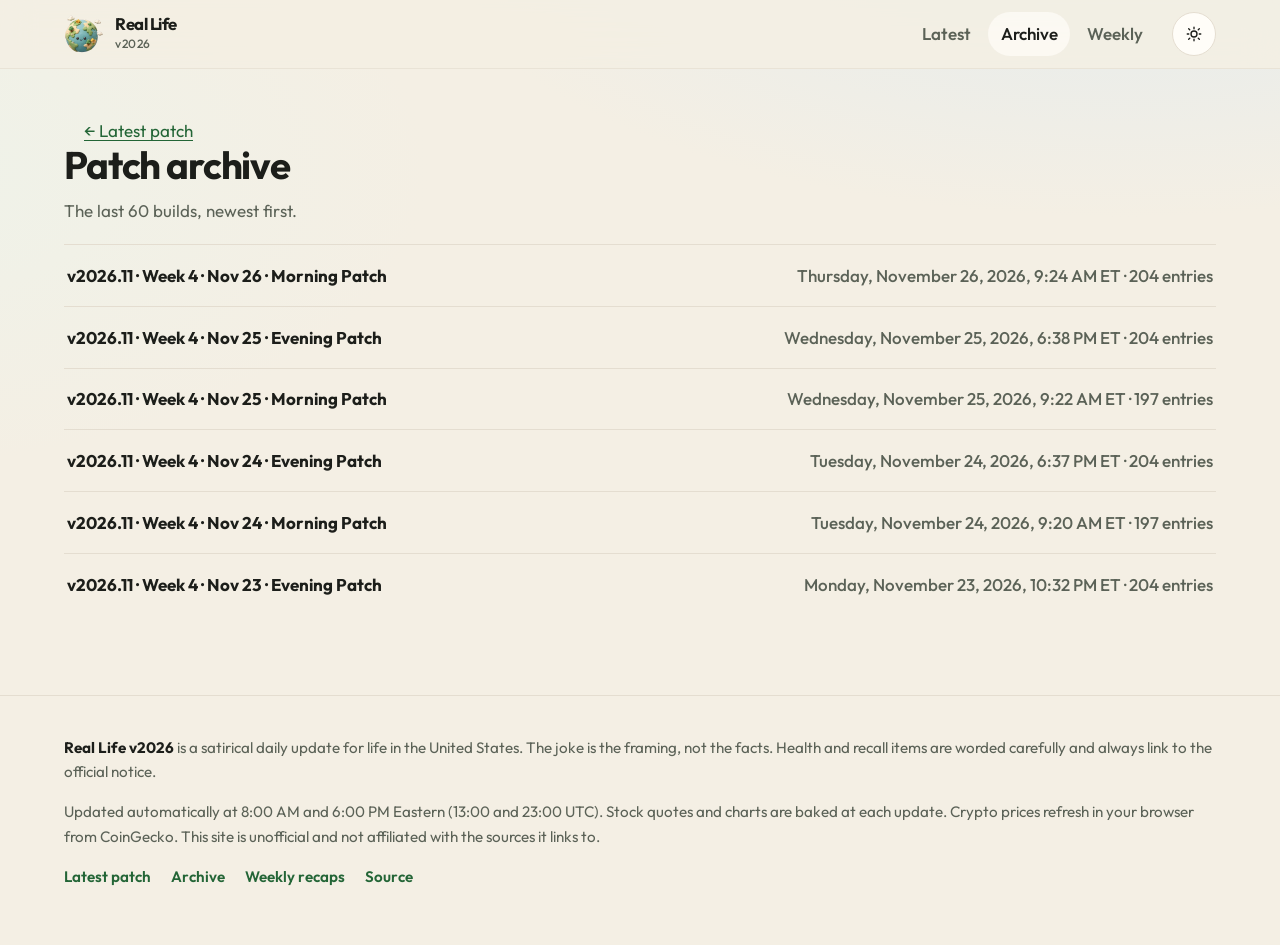
==== site/archive/index.html @ acfdd9d3 "chore: refresh patch notes 2026-11-26T14:25Z" ====
<!DOCTYPE html>
<html lang="en">
<head>
  <meta charset="utf-8">
  <meta name="viewport" content="width=device-width, initial-scale=1">
  <title>Archive — Real Life v2026</title>
  <meta name="description" content="Browse past daily updates.">
  <meta name="robots" content="index,follow">
  <link rel="canonical" href="https://theroundtable-byte.github.io/real-life-v2026/archive/">
  <meta property="og:type" content="website">
  <meta property="og:site_name" content="Real Life v2026">
  <meta property="og:title" content="Archive — Real Life v2026">
  <meta property="og:description" content="Browse past daily updates.">
  <meta property="og:url" content="https://theroundtable-byte.github.io/real-life-v2026/archive/">
  <meta name="twitter:card" content="summary">
  <meta name="twitter:title" content="Archive — Real Life v2026">
  <meta name="twitter:description" content="Browse past daily updates.">
  <meta name="theme-color" content="#f4efe4">
  <link rel="icon" id="favicon" href="../assets/favicon.svg" type="image/svg+xml">
  <link rel="preconnect" href="https://fonts.googleapis.com">
  <link rel="preconnect" href="https://fonts.gstatic.com" crossorigin>
  <link href="https://fonts.googleapis.com/css2?family=Outfit:wght@300..800&display=swap" rel="stylesheet">
  <link rel="stylesheet" href="../assets/style.css">
  <script>
    (function () {
      try {
        var t = localStorage.getItem("rlv2026:theme");
        if (!t && window.matchMedia && matchMedia("(prefers-color-scheme: dark)").matches) t = "night";
        if (t === "night") document.documentElement.setAttribute("data-theme", "night");
      } catch (e) {}
    })();
  </script>
  <script type="application/ld+json">
  {"@context": "https://schema.org", "@type": "WebSite", "name": "Real Life v2026", "url": "https://theroundtable-byte.github.io/real-life-v2026/", "description": "A satirical daily update for real life in the United States. Every item is based on a real, linked source.", "inLanguage": "en-US"}
  </script>
</head>
<body>
  <a class="skip" href="#main">Skip to today's update</a>
  <header class="nav">
    <div class="nav-inner">
      <a class="brand" href="../index.html">
        <img class="brand-day" src="../assets/sprites/world-nav.webp" alt="" width="40" height="40">
        <img class="brand-night" src="../assets/sprites/world-nav-night.webp" alt="" width="40" height="40">
        <span><strong>Real Life</strong><em>v2026</em></span>
      </a>
      <nav class="nav-links">
        <a href="../index.html">Latest</a>
        <a href="../archive/index.html" aria-current="page">Archive</a>
        <a href="../weekly/index.html">Weekly</a>
      </nav>
      <button type="button" class="theme-toggle" id="theme-toggle" aria-label="Switch to dark mode" aria-pressed="false">
        <svg class="icon-sun" viewBox="0 0 24 24" aria-hidden="true"><circle cx="12" cy="12" r="4"/><path d="M12 3v2M12 19v2M4.9 4.9l1.4 1.4M17.7 17.7l1.4 1.4M3 12h2M19 12h2M4.9 19.1l1.4-1.4M17.7 6.3l1.4-1.4"/></svg>
        <svg class="icon-moon" viewBox="0 0 24 24" aria-hidden="true"><path d="M20 13.5A8 8 0 1 1 10.5 4 6.4 6.4 0 0 0 20 13.5z"/></svg>
      </button>
    </div>
    
  </header>
  
  <main id="main">
    <section class="page-hero">
      <p class="crumb"><a href="../index.html">← Latest patch</a></p>
      <h1>Patch archive</h1>
      <p class="intro">The last 60 builds, newest first.</p>
    </section>
    <ol class="archive-list"><li><a href="2026-11-26-morning.html"><strong>v2026.11 · Week 4 · Nov 26 · Morning Patch</strong><span>Thursday, November 26, 2026, 9:24 AM ET · 204 entries</span></a></li><li><a href="2026-11-25-evening.html"><strong>v2026.11 · Week 4 · Nov 25 · Evening Patch</strong><span>Wednesday, November 25, 2026, 6:38 PM ET · 204 entries</span></a></li><li><a href="2026-11-25-morning.html"><strong>v2026.11 · Week 4 · Nov 25 · Morning Patch</strong><span>Wednesday, November 25, 2026, 9:22 AM ET · 197 entries</span></a></li><li><a href="2026-11-24-evening.html"><strong>v2026.11 · Week 4 · Nov 24 · Evening Patch</strong><span>Tuesday, November 24, 2026, 6:37 PM ET · 204 entries</span></a></li><li><a href="2026-11-24-morning.html"><strong>v2026.11 · Week 4 · Nov 24 · Morning Patch</strong><span>Tuesday, November 24, 2026, 9:20 AM ET · 197 entries</span></a></li><li><a href="2026-11-23-evening.html"><strong>v2026.11 · Week 4 · Nov 23 · Evening Patch</strong><span>Monday, November 23, 2026, 10:32 PM ET · 204 entries</span></a></li></ol>
  </main>

  <footer class="site-foot">
    <div class="wrap">
      <p><strong>Real Life v2026</strong> is a satirical daily update for life in the United States. The joke is the framing, not the facts. Health and recall items are worded carefully and always link to the official notice.</p>
      <p>Updated automatically at 8:00 AM and 6:00 PM Eastern (13:00 and 23:00 UTC). Stock quotes and charts are baked at each update. Crypto prices refresh in your browser from CoinGecko. This site is unofficial and not affiliated with the sources it links to.</p>
      <nav>
        <a href="../index.html">Latest patch</a>
        <a href="../archive/index.html">Archive</a>
        <a href="../weekly/index.html">Weekly recaps</a>
        <a href="https://github.com/theroundtable-byte/real-life-v2026">Source</a>
      </nav>
    </div>
  </footer>
  <script src="../assets/app.js" defer></script>
</body>
</html>
---- site/assets/style.css ----
/* Real Life v2026 — clean, playful, readable. */
:root {
  --bg: #f4efe4;
  --bg-soft: #eef3ea;
  --paper: #fffdf8;
  --ink: #1c1e1a;
  --muted: #5b6257;
  --line: #e4ddd0;
  --green: #236536;
  --green-soft: #e5f0e4;
  --gold: #8a5810;
  --gold-soft: #f7e7bf;
  --sky: #dceaf3;
  --up: #1c6b38;
  --down: #9a2f2a;
  --cta: #236536;
  --cta-ink: #fffdf8;
  --shadow: 0 16px 40px rgba(40, 36, 18, 0.08);
  --shadow-hover: 0 22px 50px rgba(40, 36, 18, 0.12);
  --radius: 28px;
  --radius-sm: 16px;
  --nav-h: 4.25rem;
  --font: "Outfit", system-ui, sans-serif;
  --max: 72rem;
  --ease: cubic-bezier(.22, 1, .36, 1);
  color-scheme: light;
}
html[data-theme="night"] {
  --bg: #171814;
  --bg-soft: #1c201b;
  --paper: #22241f;
  --ink: #f1efe8;
  --muted: #b3b8ad;
  --line: #34372f;
  --green: #9dcc92;
  --green-soft: #2a3528;
  --gold: #e3c36a;
  --gold-soft: #3a3320;
  --sky: #243038;
  --up: #8fd49a;
  --down: #f0a29a;
  --cta: #9dcc92;
  --cta-ink: #162016;
  --shadow: 0 16px 40px rgba(0, 0, 0, 0.28);
  --shadow-hover: 0 22px 50px rgba(0, 0, 0, 0.38);
  color-scheme: dark;
}

*, *::before, *::after { box-sizing: border-box; }
html { scroll-behavior: smooth; }
html, body { margin: 0; padding: 0; }
body {
  font-family: var(--font);
  font-size: 1.0625rem;
  line-height: 1.6;
  color: var(--ink);
  background:
    radial-gradient(1200px 520px at 88% -10%, color-mix(in srgb, var(--sky) 70%, transparent), transparent 60%),
    radial-gradient(900px 480px at -10% 18%, color-mix(in srgb, var(--bg-soft) 90%, transparent), transparent 62%),
    var(--bg);
  min-height: 100%;
  -webkit-font-smoothing: antialiased;
}
img { max-width: 100%; height: auto; display: block; }
a { color: var(--green); text-underline-offset: 0.15em; }
a:hover { color: var(--ink); }
button, input { font: inherit; }
h1, h2, h3 { line-height: 1.12; letter-spacing: -0.03em; font-weight: 700; margin: 0; }
p { margin: 0; }

.sr, .skip { position: absolute; width: 1px; height: 1px; overflow: hidden; clip: rect(0 0 0 0); }
.skip:focus {
  position: fixed; left: 1rem; top: 1rem; z-index: 80;
  width: auto; height: auto; clip: auto; overflow: visible;
  background: var(--paper); color: var(--ink);
  padding: 0.7rem 1rem; border-radius: 999px; text-decoration: none;
  box-shadow: var(--shadow);
}

.wrap { width: min(var(--max), calc(100% - 2.5rem)); margin-inline: auto; }

/* —— Nav —— */
.nav {
  position: sticky; top: 0; z-index: 40;
  background: color-mix(in srgb, var(--bg) 86%, transparent);
  backdrop-filter: blur(16px) saturate(1.2);
  -webkit-backdrop-filter: blur(16px) saturate(1.2);
  border-bottom: 1px solid color-mix(in srgb, var(--line) 70%, transparent);
}
.nav-inner {
  width: min(var(--max), calc(100% - 2.5rem));
  margin-inline: auto;
  min-height: var(--nav-h);
  display: flex; align-items: center; gap: 1rem;
}
.brand {
  display: flex; align-items: center; gap: 0.7rem;
  text-decoration: none; color: var(--ink); flex: 0 0 auto;
}
.brand { position: relative; }
.brand img { width: 40px; height: 40px; }
.brand-night { position: absolute; left: 0; top: 50%; transform: translateY(-50%); opacity: 0; pointer-events: none; }
html[data-theme="night"] .brand-night { opacity: 1; }
html[data-theme="night"] .brand-day { opacity: 0; }
.brand strong { display: block; font-size: 1.05rem; font-weight: 700; letter-spacing: -0.03em; line-height: 1.1; }
.brand em { display: block; font-style: normal; font-weight: 500; font-size: 0.75rem; color: var(--muted); letter-spacing: 0.04em; }
.nav-links { display: flex; gap: 0.25rem; margin-left: auto; }
.nav-links a {
  color: var(--muted); text-decoration: none;
  padding: 0.5rem 0.8rem; border-radius: 999px; font-weight: 550;
}
.nav-links a:hover, .nav-links a[aria-current="page"] { color: var(--ink); background: color-mix(in srgb, var(--paper) 70%, transparent); }
.theme-toggle {
  width: 44px; height: 44px; border: 1px solid var(--line);
  border-radius: 999px; background: var(--paper); color: var(--ink);
  display: grid; place-items: center; cursor: pointer;
  transition: transform 0.15s var(--ease), background 0.2s;
}
.theme-toggle:hover { transform: translateY(-1px); }
.theme-toggle:active { transform: translateY(1px) scale(0.97); }
.theme-toggle svg { width: 18px; height: 18px; fill: none; stroke: currentColor; stroke-width: 1.8; stroke-linecap: round; stroke-linejoin: round; }
.theme-toggle .icon-moon { display: none; }
html[data-theme="night"] .theme-toggle .icon-sun { display: none; }
html[data-theme="night"] .theme-toggle .icon-moon { display: block; }

.filters {
  width: min(var(--max), calc(100% - 2.5rem));
  margin: 0 auto;
  display: flex; gap: 0.45rem; overflow-x: auto;
  padding: 0 0 0.85rem;
  scrollbar-width: none;
}
.filters::-webkit-scrollbar { display: none; }
.chip {
  flex: 0 0 auto;
  min-height: 44px;
  padding: 0 1rem;
  border: 1px solid var(--line);
  border-radius: 999px;
  background: transparent;
  color: var(--muted);
  font-weight: 550;
  cursor: pointer;
  transition: background 0.2s, color 0.2s, border-color 0.2s, transform 0.15s var(--ease);
}
.chip:hover { color: var(--ink); border-color: color-mix(in srgb, var(--ink) 25%, var(--line)); }
.chip:active { transform: scale(0.97); }
.chip.is-on {
  background: var(--ink);
  border-color: var(--ink);
  color: var(--bg);
}

/* —— Hero —— */
.hero {
  width: min(var(--max), calc(100% - 2.5rem));
  margin: 0 auto;
  padding: 4.5rem 0 3.5rem;
  display: grid;
  grid-template-columns: 1.15fr 0.85fr;
  gap: 3rem;
  align-items: center;
  min-height: min(72vh, 40rem);
}
.eyebrow {
  font-size: 0.8rem; font-weight: 650; letter-spacing: 0.14em;
  text-transform: uppercase; color: var(--green); margin-bottom: 0.85rem;
}
.hero-ed {
  font-size: clamp(1.02rem, 1.8vw, 1.25rem);
  font-weight: 600;
  color: var(--muted);
  letter-spacing: -0.02em;
  margin-bottom: 0.35rem;
}
.hero-ver {
  font-size: clamp(2.15rem, 4.6vw, 4.15rem);
  font-weight: 750;
  letter-spacing: -0.045em;
  text-wrap: balance;
}
.hero-tag {
  margin-top: 1.15rem; font-size: 1.2rem; color: var(--muted);
  max-width: 34rem; text-wrap: pretty;
}
.hero-when { margin-top: 0.7rem; color: var(--muted); font-size: 0.95rem; }
.cta {
  display: inline-flex; align-items: center; justify-content: center;
  margin-top: 1.8rem; min-height: 52px; padding: 0 1.5rem;
  background: var(--cta); color: var(--cta-ink);
  text-decoration: none; font-weight: 700; letter-spacing: -0.01em;
  border-radius: 999px; border: 0;
  box-shadow: 0 8px 20px color-mix(in srgb, var(--cta) 28%, transparent);
  transition: transform 0.18s var(--ease), box-shadow 0.18s var(--ease);
}
.cta:hover { color: var(--cta-ink); transform: translateY(-2px); box-shadow: 0 14px 28px color-mix(in srgb, var(--cta) 32%, transparent); }
.cta:active { transform: translateY(1px) scale(0.98); }
.hero-art {
  display: flex; justify-content: center; align-items: flex-end;
  perspective: 720px;
  transform: translateY(var(--py, 0px));
  will-change: transform;
}
.world-motion {
  position: relative;
  width: min(22rem, 100%);
  aspect-ratio: 1;
  filter: drop-shadow(0 18px 24px rgba(40, 36, 18, 0.12));
  transform: rotateX(var(--tilt-x, 0deg)) rotateY(var(--tilt-y, 0deg));
  transition: transform 0.2s ease-out;
  transform-style: preserve-3d;
  animation: world-bob 4.8s ease-in-out infinite;
  will-change: transform, translate;
}
@keyframes world-bob {
  0%, 100% { translate: 0 0; }
  50% { translate: 0 -10px; }
}
.mascot {
  width: 100%;
  height: auto;
  display: block;
}
.world-night {
  position: absolute;
  inset: 0;
  width: 100%;
  height: 100%;
  object-fit: contain;
  opacity: 0;
  pointer-events: none;
  transition: opacity 0.4s ease;
}
html[data-theme="night"] .world-night { opacity: 1; }
html[data-theme="night"] .world-day { opacity: 0; }
.world-lid {
  position: absolute;
  top: 53.6%;
  width: 8%;
  height: 3.6%;
  border-radius: 999px;
  background: #6eb9c8;
  transform: translate(-50%, -50%) scaleY(0);
  transform-origin: 50% 50%;
  pointer-events: none;
  animation: world-blink 6s ease-in-out 2s infinite;
}
html[data-theme="night"] .world-lid { background: #3e6f86; }
.lid-l { left: 42.4%; }
.lid-r { left: 57.2%; }
@keyframes world-blink {
  0%, 7%, 11%, 100% { transform: translate(-50%, -50%) scaleY(0); }
  9% { transform: translate(-50%, -50%) scaleY(1); }
}
.fresh-flag {
  display: inline-block;
  margin: 0 0 1rem;
  padding: 0.25rem 0.7rem;
  border-radius: 999px;
  background: var(--gold-soft);
  color: var(--gold);
  font-size: 0.8rem;
  font-weight: 650;
}

#latest, #main, #status, #weekly, #history, .sec-card {
  scroll-margin-top: 8.75rem;
}

/* —— Patch —— */
main { padding-bottom: 5rem; }
.page-block { width: min(var(--max), calc(100% - 2.5rem)); margin: 0 auto 1.25rem; }
.patch-post { padding-top: 1rem; }
.patch-head { margin: 0 auto 1.75rem; width: min(var(--max), calc(100% - 2.5rem)); }
.patch-head .kicker { font-size: 0.8rem; font-weight: 650; letter-spacing: 0.14em; text-transform: uppercase; color: var(--green); margin-bottom: 0.55rem; }
.patch-head h1, .patch-head h2 { font-size: clamp(1.8rem, 3.2vw, 2.8rem); }
.patch-head .when, .patch-head .intro, .patch-head .lede { margin-top: 0.7rem; color: var(--muted); max-width: 40rem; }
.search-row { width: min(var(--max), calc(100% - 2.5rem)); margin: 0 auto 1.5rem; }
.search input {
  width: 100%; max-width: 28rem;
  min-height: 48px; padding: 0 1rem;
  border: 1px solid var(--line); border-radius: 999px;
  background: var(--paper); color: var(--ink);
  outline: none;
}
.search input:focus { border-color: var(--green); box-shadow: 0 0 0 3px color-mix(in srgb, var(--green) 22%, transparent); }
.empty { width: min(var(--max), calc(100% - 2.5rem)); margin: 0 auto 2rem; color: var(--muted); }

.sec-card {
  width: min(var(--max), calc(100% - 2.5rem));
  margin: 0 auto 1.25rem;
  background: var(--paper);
  border: 1px solid var(--line);
  border-radius: var(--radius);
  padding: 1.75rem 1.75rem 1.4rem;
  box-shadow: var(--shadow);
  transform: translateY(0) rotate(0deg);
  transform-origin: center;
  transition: transform 0.35s var(--ease), box-shadow 0.35s var(--ease);
}
.sec-card:hover { transform: translateY(-6px); box-shadow: var(--shadow-hover); }
.sec-card:active { transform: translateY(-1px) scale(0.995); }
.sec-card.is-open:hover { transform: translateY(-3px); }
.sec-top {
  display: flex; align-items: center; gap: 1rem;
  margin-bottom: 1.1rem;
}
.sec-sprite { width: 72px; height: 72px; flex: 0 0 auto; }
.sec-top h2 { font-size: clamp(1.55rem, 2.4vw, 2rem); }
.sec-count { color: var(--muted); font-size: 0.92rem; margin-top: 0.15rem; }

.log { list-style: none; margin: 0; padding: 0; }
.entry {
  padding: 0.95rem 0;
  border-top: 1px solid var(--line);
}
.entry:first-child { border-top: 0; }
.entry-body > a {
  color: var(--ink); text-decoration: none;
  font-weight: 600; letter-spacing: -0.015em;
  font-size: 1.12rem; line-height: 1.35;
  display: inline-block; text-wrap: pretty;
}
.entry-body > a:hover { color: var(--green); text-decoration: underline; }
.entry .meta {
  display: flex; flex-wrap: wrap; align-items: center; gap: 0.45rem 0.7rem;
  margin-top: 0.4rem; color: var(--muted); font-size: 0.88rem;
}
.pill {
  display: inline-flex; align-items: center;
  padding: 0.1rem 0.5rem; border-radius: 999px;
  background: var(--green-soft); color: var(--green);
  font-weight: 600; font-size: 0.75rem;
}
.share-group { display: inline-flex; gap: 0.3rem; margin-left: 0.15rem; }
.share, .share-x {
  display: inline-flex; align-items: center; justify-content: center;
  min-height: 36px; min-width: 44px; padding: 0 0.7rem;
  border-radius: 999px; border: 1px solid var(--line);
  background: transparent; color: var(--muted);
  text-decoration: none; cursor: pointer; font-weight: 600; font-size: 0.85rem;
  transition: transform 0.15s var(--ease), background 0.15s, color 0.15s;
}
.share:hover, .share-x:hover { color: var(--ink); background: var(--bg); }
.share:active, .share-x:active { transform: scale(0.96); }
.share.is-copied { background: var(--green-soft); color: var(--green); border-color: transparent; }

.key-legend {
  margin: 0 0 1.25rem;
  padding: 0.9rem 1.05rem;
  border-radius: 16px;
  background: var(--bg-soft);
  color: var(--muted);
  font-size: 0.92rem;
  line-height: 1.5;
}
.key-legend-label {
  display: block;
  font-weight: 700;
  color: var(--ink);
  margin-bottom: 0.2rem;
  font-size: 0.75rem;
  letter-spacing: 0.08em;
  text-transform: uppercase;
}
.key-legend span[title] {
  font-weight: 650;
  color: var(--ink);
  cursor: help;
  border-bottom: 1px dotted color-mix(in srgb, var(--muted) 55%, transparent);
}
.entry.is-lead {
  display: grid;
  grid-template-columns: 11rem minmax(0, 1fr);
  gap: 0.85rem 1.1rem;
  align-items: start;
}
.entry-body { min-width: 0; }
.entry-thumb {
  display: block;
  border-radius: 16px;
  overflow: hidden;
  background: var(--bg-soft);
  aspect-ratio: 16 / 10;
  border: 1px solid var(--line);
}
.entry-thumb img {
  width: 100%;
  height: 100%;
  object-fit: cover;
  display: block;
}
.entry-thumb.is-fallback {
  display: grid;
  place-items: center;
  background: color-mix(in srgb, var(--green-soft) 80%, var(--paper));
}
.entry-thumb.is-fallback img {
  width: 72px;
  height: 72px;
  object-fit: contain;
}
.photo-credit { font-size: 0.8rem; }
@media (max-width: 600px) {
  .entry.is-lead { grid-template-columns: 1fr; }
  .entry-thumb { width: 100%; max-height: 13rem; }
}
[data-theme="night"] .entry-thumb.is-fallback {
  background: color-mix(in srgb, var(--green-soft) 50%, var(--paper));
}

.sec-card:not(.is-open) .is-extra { display: none; }
.expand, .more {
  display: inline-flex; align-items: center; justify-content: center;
  margin-top: 0.6rem; min-height: 44px; padding: 0 1rem;
  border: 1px solid var(--line); border-radius: 999px;
  background: transparent; color: var(--ink);
  font-weight: 650; cursor: pointer;
  transition: transform 0.15s var(--ease), background 0.15s;
}
.expand:hover, .more:hover { background: var(--bg); }
.expand:active, .more:active { transform: scale(0.97); }
.more-wrap { width: min(var(--max), calc(100% - 2.5rem)); margin: 0.5rem auto 2.5rem; }
.full-log { margin-top: 1rem; }
.full-h { width: min(var(--max), calc(100% - 2.5rem)); margin: 2rem auto 1rem; font-size: clamp(1.6rem, 3vw, 2.2rem); }

/* —— Status / weekly / history —— */
.status-grid {
  width: min(var(--max), calc(100% - 2.5rem));
  margin: 1.25rem auto 1.25rem;
  display: grid; grid-template-columns: 1fr; gap: 1.25rem;
}
.status-grid .sec-card,
.weekly-block .sec-card,
.full-log .sec-card,
.history .archive-list,
.weekly .sec-card { width: 100%; }
.status-card { margin: 0; }
.weekly-block { width: min(var(--max), calc(100% - 2.5rem)); margin: 3rem auto 0; }
.weekly-block .eyebrow { margin-bottom: 0.4rem; }
.weekly-block > h2 { margin-bottom: 0.5rem; }
.weekly-block > .lede { color: var(--muted); margin-bottom: 1.25rem; max-width: 40rem; }
.weekly-block > .src { margin: 0.5rem 0 0; }

.status-card .sec-top { margin-bottom: 0.4rem; }
.quotes, .crypto { display: flex; flex-wrap: wrap; gap: 0.5rem; margin-top: 0.9rem; }
.quote, .coin {
  display: inline-flex; align-items: baseline; gap: 0.4rem;
  padding: 0.45rem 0.7rem; border-radius: 999px;
  background: var(--bg); border: 1px solid var(--line);
  font-weight: 650; font-size: 0.92rem;
}
.quote b, .coin b { font-weight: 700; }
.quote.up, .coin.up { color: var(--up); }
.quote.down, .coin.down { color: var(--down); }
.ticker-status { color: var(--muted); font-size: 0.9rem; }
.mkt-unavailable { margin: 0.7rem 0 0; color: var(--muted); font-size: 0.9rem; }
.world-stats { display: grid; grid-template-columns: repeat(3, minmax(0, 1fr)); gap: 0.85rem; margin-top: 0.9rem; }
.ws-item { display: flex; flex-direction: column; gap: 0.15rem; }
.ws-item b { font-size: 0.78rem; letter-spacing: 0.08em; text-transform: uppercase; color: var(--muted); font-weight: 650; }
.ws-item span, .ws-item { font-size: 1.05rem; font-weight: 600; }
.status-dot {
  display: inline-block; width: 0.55rem; height: 0.55rem; border-radius: 50%;
  background: var(--up); margin-right: 0.35rem; box-shadow: 0 0 0 4px color-mix(in srgb, var(--up) 20%, transparent);
}

.weekly, .history, .page-hero {
  width: min(var(--max), calc(100% - 2.5rem));
  margin: 3rem auto 0;
}
.weekly, .history-box {
  background: var(--paper); border: 1px solid var(--line);
  border-radius: var(--radius); padding: 1.75rem;
  box-shadow: var(--shadow);
}
.weekly h2, .history h2, .page-hero h1 { font-size: clamp(1.7rem, 3vw, 2.4rem); margin-bottom: 0.6rem; }
.weekly .lede, .page-hero .intro { color: var(--muted); margin-bottom: 1rem; max-width: 40rem; }
.weekly .src, .history .src { margin-top: 1rem; }
.prose { max-width: 42rem; }
.prose p { margin: 0.8rem 0; }
.prose a { font-weight: 600; }
.crumb { width: min(var(--max), calc(100% - 2.5rem)); margin: 1.5rem auto 0; color: var(--muted); }
.archive-list { list-style: none; margin: 1.25rem auto 0; padding: 0; width: min(var(--max), calc(100% - 2.5rem)); }
.archive-list li { border-top: 1px solid var(--line); }
.archive-list a {
  display: flex; justify-content: space-between; gap: 1rem; flex-wrap: wrap;
  padding: 1.05rem 0.2rem; text-decoration: none; color: var(--ink); font-weight: 650;
}
.archive-list a span { color: var(--muted); font-weight: 500; }
.archive-list a:hover { color: var(--green); }
.history-item { border-top: 1px solid var(--line); padding: 0.2rem 0; }
.history-item:first-of-type { border-top: 0; }
.history-item summary {
  cursor: pointer; list-style: none; display: flex; justify-content: space-between; gap: 1rem; flex-wrap: wrap;
  padding: 0.95rem 0; font-size: 1.05rem;
}
.history-item summary::-webkit-details-marker { display: none; }
.history-item summary span { color: var(--muted); font-weight: 500; }
.history-body { padding: 0 0 1rem; color: var(--muted); }

.extras { width: min(var(--max), calc(100% - 2.5rem)); margin: 1.5rem auto 0; }
.extras summary { cursor: pointer; font-weight: 650; padding: 0.6rem 0; }
.trends, .anime-extra { margin-top: 1rem; }
.trend-row { display: flex; flex-wrap: wrap; gap: 0.4rem; margin-top: 0.5rem; }
.trend {
  display: inline-flex; padding: 0.35rem 0.7rem; border-radius: 999px;
  background: var(--paper); border: 1px solid var(--line);
  text-decoration: none; color: var(--ink); font-weight: 550; font-size: 0.9rem;
}
.boards { display: grid; grid-template-columns: 1fr 1fr; gap: 1.25rem; margin-top: 1rem; }
.board h3, .watchlist h3, .trends h3 { font-size: 1.1rem; margin-bottom: 0.4rem; }
.board ol { margin: 0; padding-left: 1.1rem; }
.board li { margin: 0.35rem 0; }
.board small { color: var(--muted); }

.site-foot {
  border-top: 1px solid var(--line);
  padding: 2.5rem 0 3.5rem;
  color: var(--muted); font-size: 0.95rem;
}
.site-foot .wrap { display: grid; gap: 1rem; }
.site-foot strong { color: var(--ink); }
.site-foot nav { display: flex; flex-wrap: wrap; gap: 0.8rem 1.25rem; }
.site-foot a { font-weight: 600; text-decoration: none; }
.site-foot a:hover { text-decoration: underline; }


/* —— Markets board —— */
.markets-panel {
  width: min(var(--max), calc(100% - 2.5rem));
  margin: 3rem auto 1.25rem;
  background: var(--paper);
  border: 1px solid var(--line);
  border-radius: var(--radius);
  padding: 1.6rem 1.5rem 1.7rem;
  box-shadow: var(--shadow);
  overflow-x: hidden;
}
.markets-head {
  display: flex; flex-wrap: wrap; align-items: center; gap: 0.9rem 1.1rem;
  margin-bottom: 1rem;
}
.markets-titles { flex: 1 1 12rem; min-width: 0; }
.markets-titles h2 { font-size: clamp(1.6rem, 3vw, 2.15rem); }
.markets-head .sec-sprite { width: 64px; height: 64px; }
.mkt-highlights { display: flex; flex-wrap: wrap; gap: 0.45rem; }
.mkt-badge, .mkt-ribbon {
  display: inline-flex; align-items: center;
  padding: 0.28rem 0.7rem; border-radius: 999px;
  font-size: 0.78rem; font-weight: 700; letter-spacing: 0.01em;
}
.mkt-badge.is-buff, .mkt-ribbon.is-buff { background: var(--green-soft); color: var(--up); }
.mkt-badge.is-nerf, .mkt-ribbon.is-nerf { background: color-mix(in srgb, var(--down) 16%, var(--paper)); color: var(--down); }

.mkt-ticker { margin: 0.2rem -0.2rem 1rem; }
.mkt-ticker-viewport { overflow: hidden; width: 100%; }
.mkt-ticker-track {
  display: flex; width: max-content;
  animation: mkt-ticker calc(var(--tick-count, 22) * 3.1s) linear infinite;
}
.mkt-ticker:hover .mkt-ticker-track,
.mkt-ticker:focus-within .mkt-ticker-track,
.mkt-ticker.is-paused .mkt-ticker-track { animation-play-state: paused; }
.mkt-ticker-set { display: flex; align-items: center; gap: 0.55rem; padding: 0.15rem 0.8rem; }
.mkt-tick {
  display: inline-flex; align-items: baseline; gap: 0.4rem; flex: 0 0 auto;
  padding: 0.42rem 0.75rem; border-radius: 999px;
  background: var(--bg); border: 1px solid var(--line);
  text-decoration: none; color: inherit; font-weight: 650; font-size: 0.92rem;
  white-space: nowrap;
}
.mkt-tick:hover { border-color: color-mix(in srgb, var(--ink) 18%, var(--line)); }
.mkt-tick.up, .mkt-card.up .mkt-ch { color: var(--up); }
.mkt-tick.down, .mkt-card.down .mkt-ch { color: var(--down); }
.mkt-tick b { font-weight: 750; color: var(--ink); }
.mkt-px { font-variant-numeric: tabular-nums; }
.mkt-ch { font-variant-numeric: tabular-nums; font-weight: 700; }
@keyframes mkt-ticker {
  from { transform: translateX(0); }
  to { transform: translateX(-50%); }
}

.mkt-block {
  margin-top: 0.35rem;
  padding-top: 1.05rem;
}
.mkt-block + .mkt-block {
  margin-top: 1.35rem;
  padding-top: 1.35rem;
  border-top: 1px solid var(--line);
}
.mkt-block-head {
  display: flex; flex-wrap: wrap; align-items: flex-end; justify-content: space-between;
  gap: 0.6rem 1rem; margin-bottom: 0.75rem;
}
.mkt-block-head h3 { font-size: clamp(1.2rem, 2.2vw, 1.55rem); }
.mkt-indexes {
  display: flex; flex-wrap: wrap; gap: 0.5rem; margin: 0 0 0.85rem;
}
.mkt-index {
  display: inline-flex; align-items: baseline; gap: 0.4rem; flex: 1 1 10rem;
  padding: 0.55rem 0.8rem; border-radius: 16px;
  background: var(--bg); border: 1px solid var(--line);
  text-decoration: none; color: inherit; font-weight: 650; font-size: 0.92rem;
  min-width: 0; white-space: nowrap;
}
.mkt-index b { font-weight: 750; color: var(--ink); }
.mkt-index.up .mkt-ch { color: var(--up); }
.mkt-index.down .mkt-ch { color: var(--down); }

.mkt-grid {
  display: grid;
  grid-template-columns: repeat(5, minmax(0, 1fr));
  gap: 0.75rem;
}
.mkt-card {
  position: relative; display: flex; flex-direction: column; align-items: stretch;
  gap: 0.2rem; text-align: left;
  margin: 0; padding: 0.85rem 0.85rem 0.7rem;
  border: 1px solid var(--line); border-radius: 18px;
  background: var(--bg); color: inherit; cursor: pointer; text-decoration: none;
  min-width: 0; overflow: hidden;
  transition: border-color 0.15s, box-shadow 0.15s, transform 0.15s var(--ease);
}
.mkt-card:hover, .mkt-card.is-on {
  border-color: color-mix(in srgb, var(--green) 45%, var(--line));
  box-shadow: var(--shadow);
}
.mkt-card.is-on { background: var(--paper); }
.mkt-card.is-buff { box-shadow: inset 0 0 0 1px color-mix(in srgb, var(--up) 45%, transparent); }
.mkt-card.is-nerf { box-shadow: inset 0 0 0 1px color-mix(in srgb, var(--down) 45%, transparent); }
.mkt-card-top { display: flex; justify-content: space-between; align-items: baseline; gap: 0.4rem; }
.mkt-card-top b { font-size: 1rem; letter-spacing: -0.02em; }
.mkt-card-name { color: var(--muted); font-size: 0.82rem; white-space: nowrap; overflow: hidden; text-overflow: ellipsis; }
.mkt-card-spark { display: block; height: 48px; margin: 0.15rem -0.15rem; }
.mkt-card-spark .spark { width: 100%; height: 100%; display: block; }
.mkt-card > .mkt-px { font-weight: 750; font-size: 1.05rem; font-variant-numeric: tabular-nums; }
.mkt-flavor { color: var(--muted); font-size: 0.78rem; line-height: 1.35; margin-top: 0.2rem; }
.mkt-card-link {
  position: absolute; right: 0.7rem; bottom: 0.55rem;
  font-size: 0.7rem; font-weight: 650; color: var(--muted); text-decoration: none;
  opacity: 0; transition: opacity 0.15s;
}
.mkt-card:hover .mkt-card-link, .mkt-card:focus-within .mkt-card-link { opacity: 1; }
.mkt-ribbon {
  position: static; align-self: flex-start;
  margin: 0.15rem 0 0.05rem;
  padding: 0.12rem 0.45rem; font-size: 0.65rem;
}

@media (max-width: 1100px) {
  .mkt-grid { grid-template-columns: repeat(auto-fill, minmax(10.2rem, 1fr)); }
}
@media (max-width: 860px) {
  .mkt-grid {
    display: flex; overflow-x: auto; overscroll-behavior-x: contain;
    scroll-snap-type: x mandatory; gap: 0.7rem;
    padding: 0.15rem 0 0.55rem; margin: 0 -0.2rem;
    -webkit-overflow-scrolling: touch;
  }
  .mkt-card {
    flex: 0 0 min(68vw, 15.5rem);
    scroll-snap-align: start;
  }
  .world-stats { grid-template-columns: 1fr 1fr; }
}
@media (max-width: 560px) {
  .markets-panel { width: min(var(--max), calc(100% - 1.5rem)); padding: 1.2rem 1rem 1rem; border-radius: 22px; }
  .mkt-ticker { margin-left: -0.4rem; margin-right: -0.4rem; }
  .mkt-highlights { width: 100%; }
  .mkt-index { flex: 1 1 100%; justify-content: space-between; }
  .markets-head { align-items: flex-start; }
  .mkt-card-link { opacity: 1; }
}

/* —— Motion —— */
.reveal { opacity: 0; transform: translateY(28px); }
.reveal.is-in { opacity: 1; transform: none; transition: opacity 0.7s var(--ease), transform 0.7s var(--ease); }

@media (prefers-reduced-motion: reduce) {
  html { scroll-behavior: auto; }
  .reveal, .reveal.is-in, .sec-card, .cta, .chip, .theme-toggle, .mascot, .share, .expand, .more, .hero-art, .world-motion {
    transition: none !important; transform: none !important;
  }
  .world-motion, .world-lid { animation: none !important; translate: none !important; }
  .reveal { opacity: 1; }
  .mkt-ticker-track { animation: none !important; transform: none !important; flex-wrap: wrap; width: 100%; }
  .mkt-ticker-viewport { overflow: visible; }
  .mkt-ticker-set[aria-hidden="true"] { display: none; }
  .mkt-ticker { margin-left: 0; margin-right: 0; }
  .mkt-card { transition: none !important; }
}

/* —— Responsive —— */
@media (max-width: 860px) {
  .hero { grid-template-columns: 1fr; min-height: 0; padding: 2.4rem 0 2rem; gap: 1.5rem; text-align: center; }
  .hero-tag { margin-inline: auto; }
  .hero-art { order: -1; }
  .world-motion { width: min(14.5rem, 72vw); margin-inline: auto; }
  .status-grid, .boards { grid-template-columns: 1fr; }
  .nav-links { display: none; }
  .sec-sprite { width: 60px; height: 60px; }
  .entry-body > a { font-size: 1.05rem; }
}
@media (max-width: 560px) {
  .wrap, .nav-inner, .filters, .hero, .page-block, .patch-head, .search-row,
  .sec-card, .more-wrap, .full-h, .status-grid, .markets-panel, .weekly, .weekly-block, .history, .page-hero,
  .archive-list, .extras, .crumb, .empty { width: min(var(--max), calc(100% - 1.5rem)); }
  .sec-card, .weekly, .history-box { padding: 1.25rem 1.15rem 1.1rem; border-radius: 22px; }
  .brand img { width: 34px; height: 34px; }
}
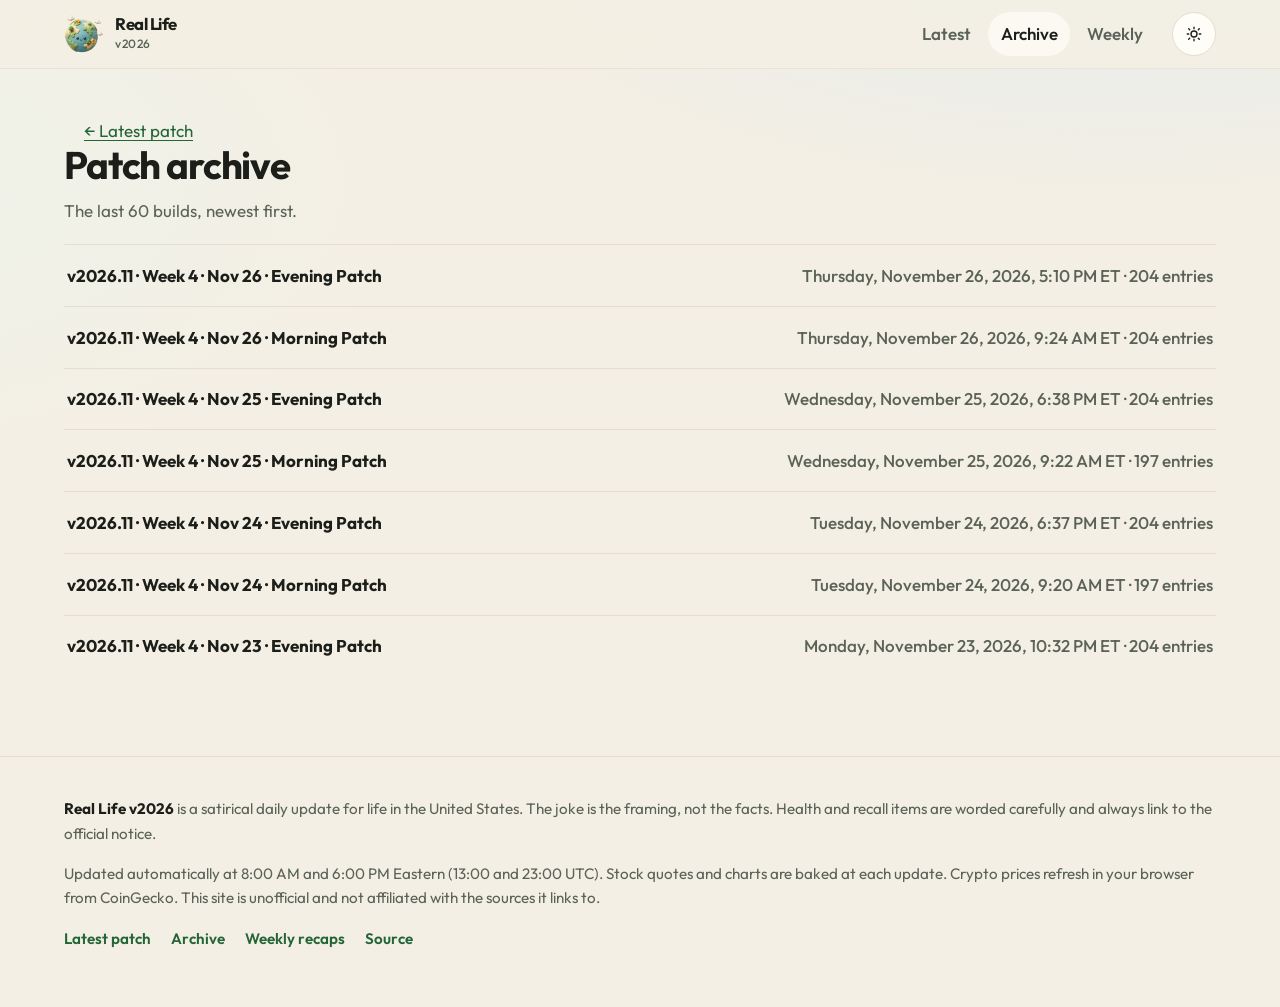
==== commit 62e1a33f: "chore: refresh patch notes 2026-11-26T22:12Z" ====
--- a/site/archive/index.html
+++ b/site/archive/index.html
@@ -62,7 +62,7 @@
       <h1>Patch archive</h1>
       <p class="intro">The last 60 builds, newest first.</p>
     </section>
-    <ol class="archive-list"><li><a href="2026-11-26-morning.html"><strong>v2026.11 · Week 4 · Nov 26 · Morning Patch</strong><span>Thursday, November 26, 2026, 9:24 AM ET · 204 entries</span></a></li><li><a href="2026-11-25-evening.html"><strong>v2026.11 · Week 4 · Nov 25 · Evening Patch</strong><span>Wednesday, November 25, 2026, 6:38 PM ET · 204 entries</span></a></li><li><a href="2026-11-25-morning.html"><strong>v2026.11 · Week 4 · Nov 25 · Morning Patch</strong><span>Wednesday, November 25, 2026, 9:22 AM ET · 197 entries</span></a></li><li><a href="2026-11-24-evening.html"><strong>v2026.11 · Week 4 · Nov 24 · Evening Patch</strong><span>Tuesday, November 24, 2026, 6:37 PM ET · 204 entries</span></a></li><li><a href="2026-11-24-morning.html"><strong>v2026.11 · Week 4 · Nov 24 · Morning Patch</strong><span>Tuesday, November 24, 2026, 9:20 AM ET · 197 entries</span></a></li><li><a href="2026-11-23-evening.html"><strong>v2026.11 · Week 4 · Nov 23 · Evening Patch</strong><span>Monday, November 23, 2026, 10:32 PM ET · 204 entries</span></a></li></ol>
+    <ol class="archive-list"><li><a href="2026-11-26-evening.html"><strong>v2026.11 · Week 4 · Nov 26 · Evening Patch</strong><span>Thursday, November 26, 2026, 5:10 PM ET · 204 entries</span></a></li><li><a href="2026-11-26-morning.html"><strong>v2026.11 · Week 4 · Nov 26 · Morning Patch</strong><span>Thursday, November 26, 2026, 9:24 AM ET · 204 entries</span></a></li><li><a href="2026-11-25-evening.html"><strong>v2026.11 · Week 4 · Nov 25 · Evening Patch</strong><span>Wednesday, November 25, 2026, 6:38 PM ET · 204 entries</span></a></li><li><a href="2026-11-25-morning.html"><strong>v2026.11 · Week 4 · Nov 25 · Morning Patch</strong><span>Wednesday, November 25, 2026, 9:22 AM ET · 197 entries</span></a></li><li><a href="2026-11-24-evening.html"><strong>v2026.11 · Week 4 · Nov 24 · Evening Patch</strong><span>Tuesday, November 24, 2026, 6:37 PM ET · 204 entries</span></a></li><li><a href="2026-11-24-morning.html"><strong>v2026.11 · Week 4 · Nov 24 · Morning Patch</strong><span>Tuesday, November 24, 2026, 9:20 AM ET · 197 entries</span></a></li><li><a href="2026-11-23-evening.html"><strong>v2026.11 · Week 4 · Nov 23 · Evening Patch</strong><span>Monday, November 23, 2026, 10:32 PM ET · 204 entries</span></a></li></ol>
   </main>
 
   <footer class="site-foot">
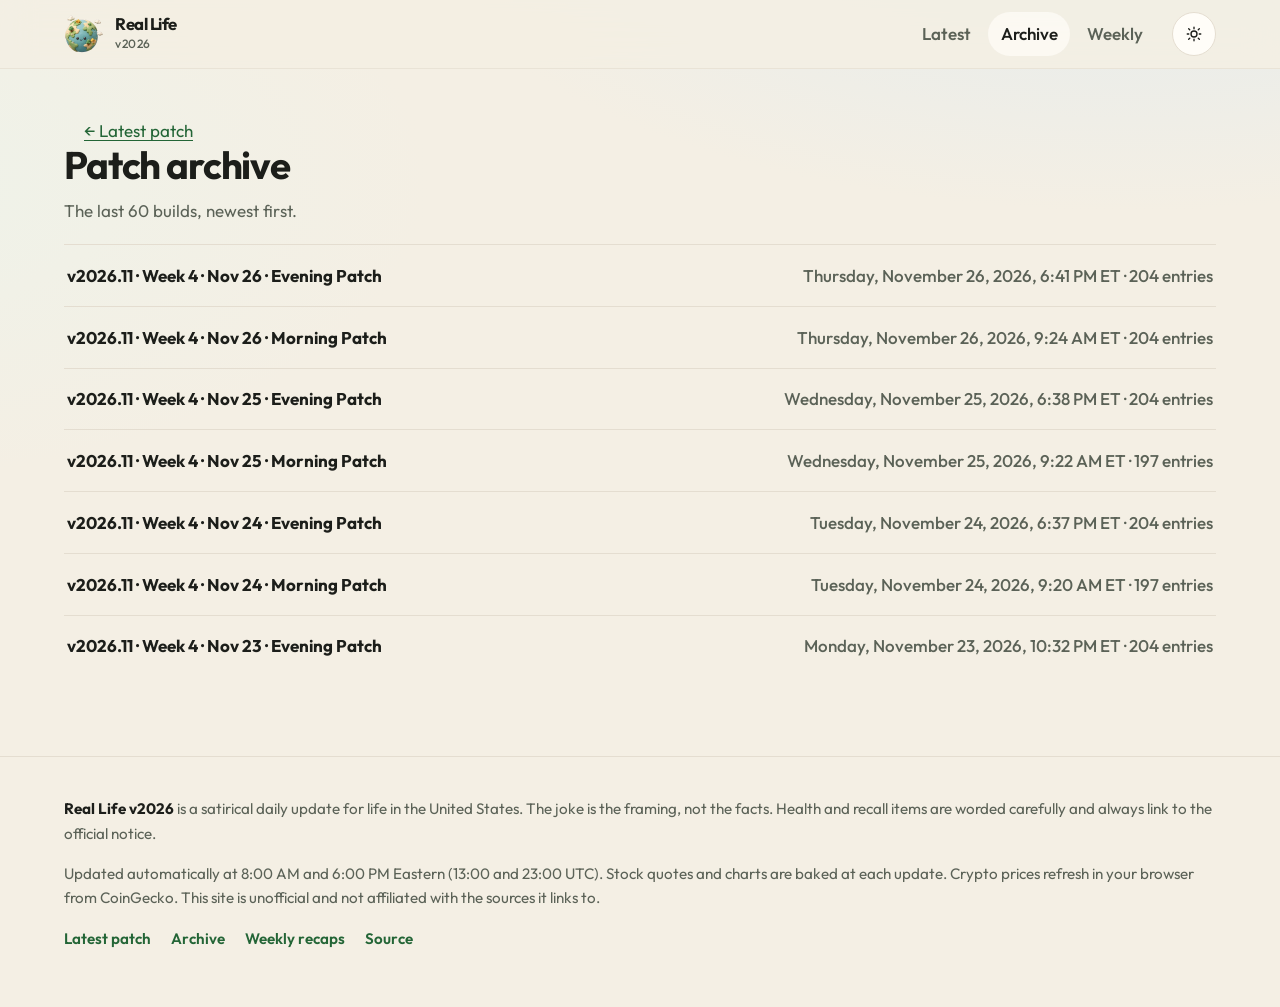
==== commit 4b4ff0d9: "chore: refresh patch notes 2026-11-26T23:43Z" ====
--- a/site/archive/index.html
+++ b/site/archive/index.html
@@ -62,7 +62,7 @@
       <h1>Patch archive</h1>
       <p class="intro">The last 60 builds, newest first.</p>
     </section>
-    <ol class="archive-list"><li><a href="2026-11-26-evening.html"><strong>v2026.11 · Week 4 · Nov 26 · Evening Patch</strong><span>Thursday, November 26, 2026, 5:10 PM ET · 204 entries</span></a></li><li><a href="2026-11-26-morning.html"><strong>v2026.11 · Week 4 · Nov 26 · Morning Patch</strong><span>Thursday, November 26, 2026, 9:24 AM ET · 204 entries</span></a></li><li><a href="2026-11-25-evening.html"><strong>v2026.11 · Week 4 · Nov 25 · Evening Patch</strong><span>Wednesday, November 25, 2026, 6:38 PM ET · 204 entries</span></a></li><li><a href="2026-11-25-morning.html"><strong>v2026.11 · Week 4 · Nov 25 · Morning Patch</strong><span>Wednesday, November 25, 2026, 9:22 AM ET · 197 entries</span></a></li><li><a href="2026-11-24-evening.html"><strong>v2026.11 · Week 4 · Nov 24 · Evening Patch</strong><span>Tuesday, November 24, 2026, 6:37 PM ET · 204 entries</span></a></li><li><a href="2026-11-24-morning.html"><strong>v2026.11 · Week 4 · Nov 24 · Morning Patch</strong><span>Tuesday, November 24, 2026, 9:20 AM ET · 197 entries</span></a></li><li><a href="2026-11-23-evening.html"><strong>v2026.11 · Week 4 · Nov 23 · Evening Patch</strong><span>Monday, November 23, 2026, 10:32 PM ET · 204 entries</span></a></li></ol>
+    <ol class="archive-list"><li><a href="2026-11-26-evening.html"><strong>v2026.11 · Week 4 · Nov 26 · Evening Patch</strong><span>Thursday, November 26, 2026, 6:41 PM ET · 204 entries</span></a></li><li><a href="2026-11-26-morning.html"><strong>v2026.11 · Week 4 · Nov 26 · Morning Patch</strong><span>Thursday, November 26, 2026, 9:24 AM ET · 204 entries</span></a></li><li><a href="2026-11-25-evening.html"><strong>v2026.11 · Week 4 · Nov 25 · Evening Patch</strong><span>Wednesday, November 25, 2026, 6:38 PM ET · 204 entries</span></a></li><li><a href="2026-11-25-morning.html"><strong>v2026.11 · Week 4 · Nov 25 · Morning Patch</strong><span>Wednesday, November 25, 2026, 9:22 AM ET · 197 entries</span></a></li><li><a href="2026-11-24-evening.html"><strong>v2026.11 · Week 4 · Nov 24 · Evening Patch</strong><span>Tuesday, November 24, 2026, 6:37 PM ET · 204 entries</span></a></li><li><a href="2026-11-24-morning.html"><strong>v2026.11 · Week 4 · Nov 24 · Morning Patch</strong><span>Tuesday, November 24, 2026, 9:20 AM ET · 197 entries</span></a></li><li><a href="2026-11-23-evening.html"><strong>v2026.11 · Week 4 · Nov 23 · Evening Patch</strong><span>Monday, November 23, 2026, 10:32 PM ET · 204 entries</span></a></li></ol>
   </main>
 
   <footer class="site-foot">
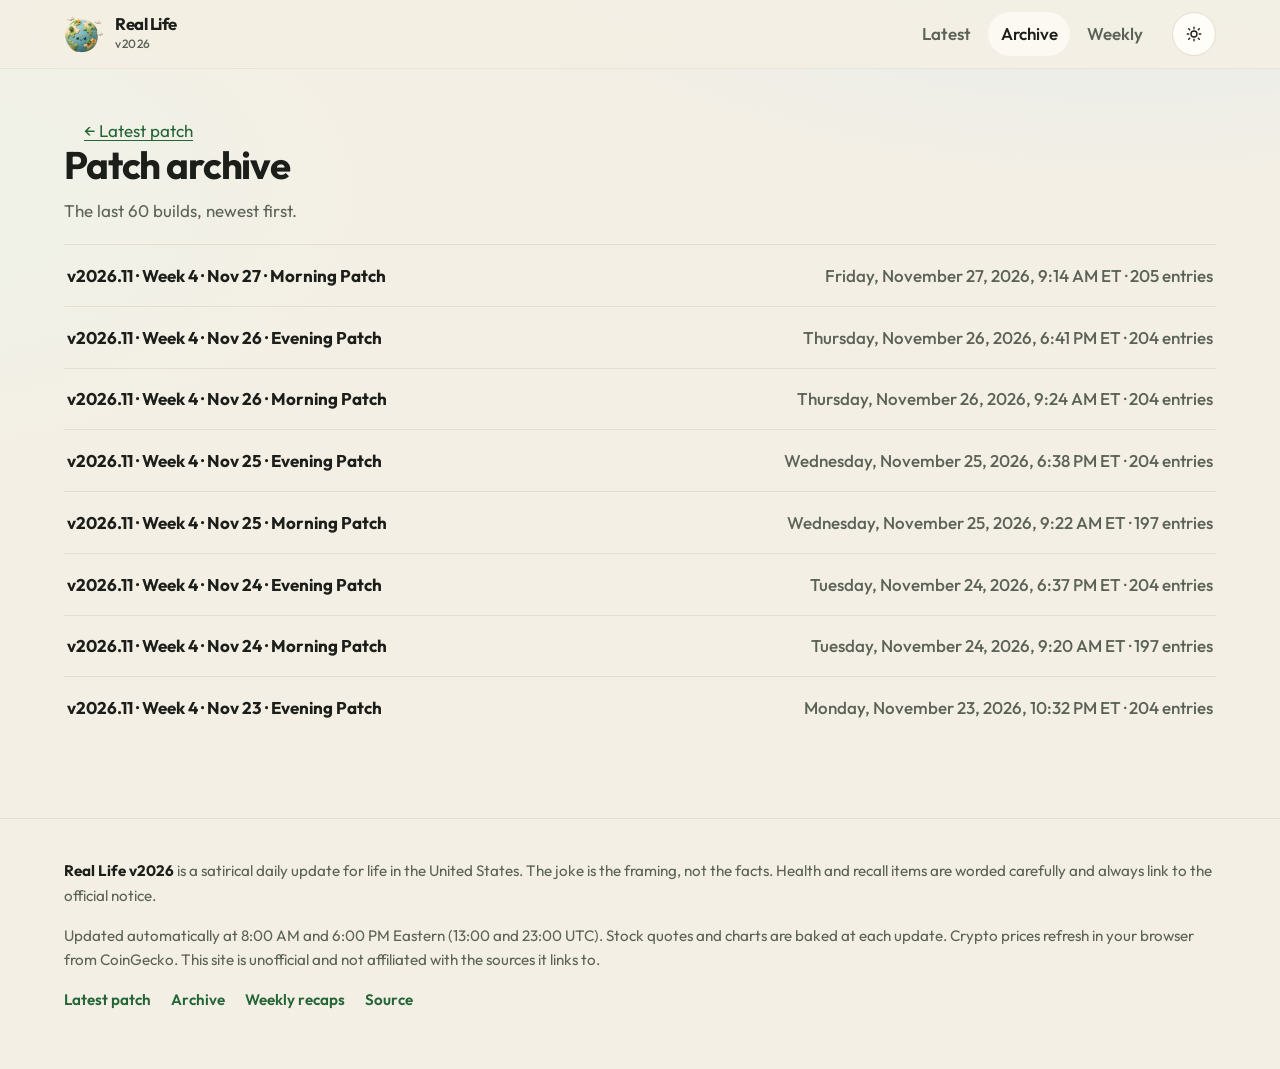
==== commit 97e7c6e4: "chore: refresh patch notes 2026-11-27T14:15Z" ====
--- a/site/archive/index.html
+++ b/site/archive/index.html
@@ -62,7 +62,7 @@
       <h1>Patch archive</h1>
       <p class="intro">The last 60 builds, newest first.</p>
     </section>
-    <ol class="archive-list"><li><a href="2026-11-26-evening.html"><strong>v2026.11 · Week 4 · Nov 26 · Evening Patch</strong><span>Thursday, November 26, 2026, 6:41 PM ET · 204 entries</span></a></li><li><a href="2026-11-26-morning.html"><strong>v2026.11 · Week 4 · Nov 26 · Morning Patch</strong><span>Thursday, November 26, 2026, 9:24 AM ET · 204 entries</span></a></li><li><a href="2026-11-25-evening.html"><strong>v2026.11 · Week 4 · Nov 25 · Evening Patch</strong><span>Wednesday, November 25, 2026, 6:38 PM ET · 204 entries</span></a></li><li><a href="2026-11-25-morning.html"><strong>v2026.11 · Week 4 · Nov 25 · Morning Patch</strong><span>Wednesday, November 25, 2026, 9:22 AM ET · 197 entries</span></a></li><li><a href="2026-11-24-evening.html"><strong>v2026.11 · Week 4 · Nov 24 · Evening Patch</strong><span>Tuesday, November 24, 2026, 6:37 PM ET · 204 entries</span></a></li><li><a href="2026-11-24-morning.html"><strong>v2026.11 · Week 4 · Nov 24 · Morning Patch</strong><span>Tuesday, November 24, 2026, 9:20 AM ET · 197 entries</span></a></li><li><a href="2026-11-23-evening.html"><strong>v2026.11 · Week 4 · Nov 23 · Evening Patch</strong><span>Monday, November 23, 2026, 10:32 PM ET · 204 entries</span></a></li></ol>
+    <ol class="archive-list"><li><a href="2026-11-27-morning.html"><strong>v2026.11 · Week 4 · Nov 27 · Morning Patch</strong><span>Friday, November 27, 2026, 9:14 AM ET · 205 entries</span></a></li><li><a href="2026-11-26-evening.html"><strong>v2026.11 · Week 4 · Nov 26 · Evening Patch</strong><span>Thursday, November 26, 2026, 6:41 PM ET · 204 entries</span></a></li><li><a href="2026-11-26-morning.html"><strong>v2026.11 · Week 4 · Nov 26 · Morning Patch</strong><span>Thursday, November 26, 2026, 9:24 AM ET · 204 entries</span></a></li><li><a href="2026-11-25-evening.html"><strong>v2026.11 · Week 4 · Nov 25 · Evening Patch</strong><span>Wednesday, November 25, 2026, 6:38 PM ET · 204 entries</span></a></li><li><a href="2026-11-25-morning.html"><strong>v2026.11 · Week 4 · Nov 25 · Morning Patch</strong><span>Wednesday, November 25, 2026, 9:22 AM ET · 197 entries</span></a></li><li><a href="2026-11-24-evening.html"><strong>v2026.11 · Week 4 · Nov 24 · Evening Patch</strong><span>Tuesday, November 24, 2026, 6:37 PM ET · 204 entries</span></a></li><li><a href="2026-11-24-morning.html"><strong>v2026.11 · Week 4 · Nov 24 · Morning Patch</strong><span>Tuesday, November 24, 2026, 9:20 AM ET · 197 entries</span></a></li><li><a href="2026-11-23-evening.html"><strong>v2026.11 · Week 4 · Nov 23 · Evening Patch</strong><span>Monday, November 23, 2026, 10:32 PM ET · 204 entries</span></a></li></ol>
   </main>
 
   <footer class="site-foot">
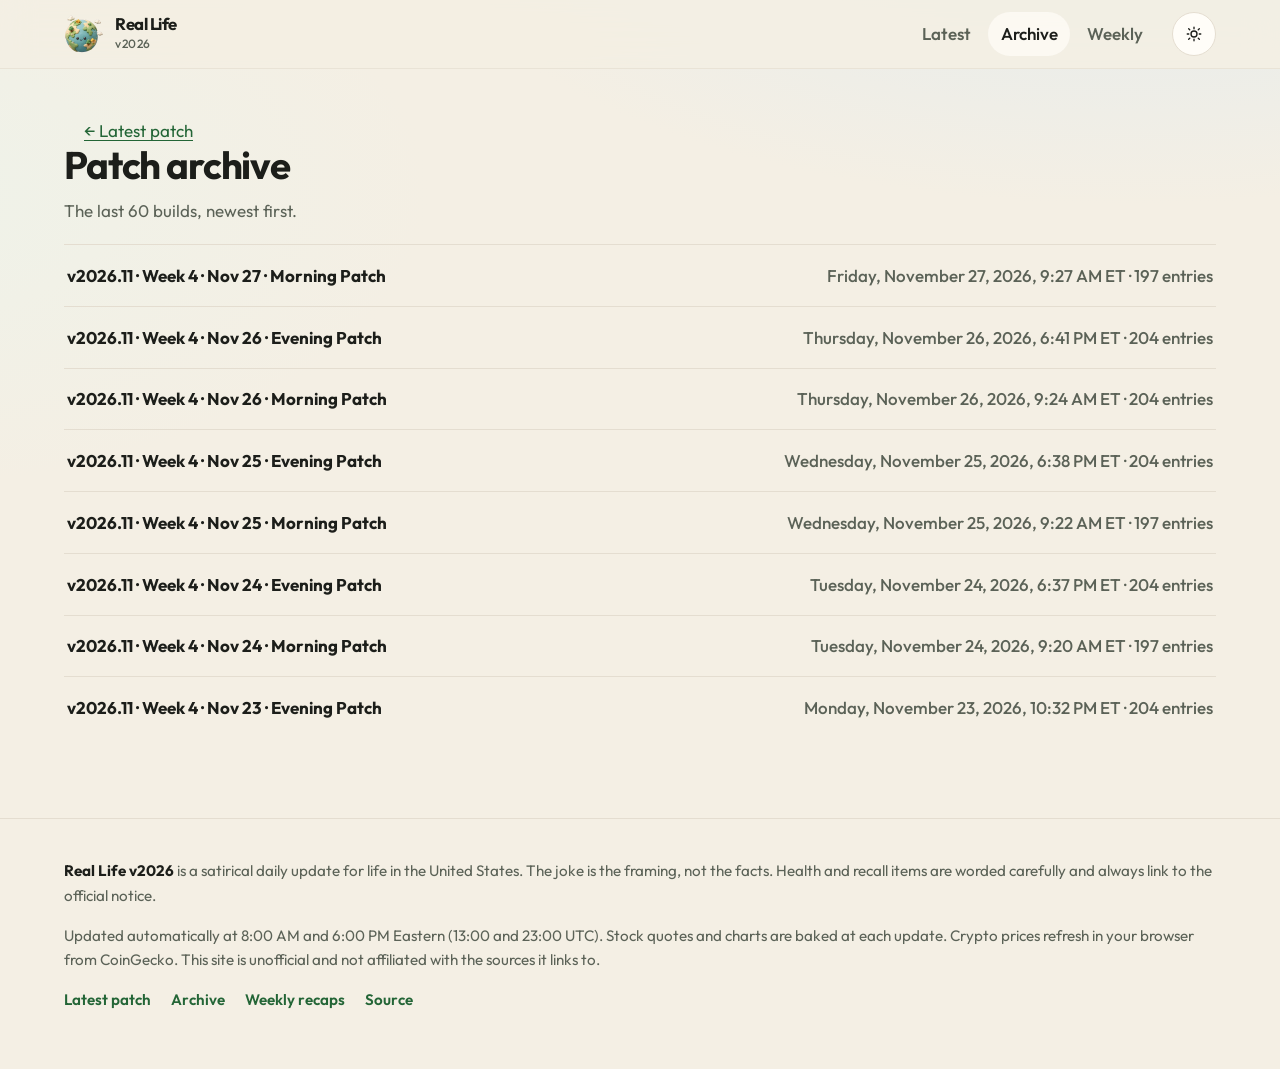
==== commit 94f2861c: "chore: refresh patch notes 2026-11-27T14:28Z" ====
--- a/site/archive/index.html
+++ b/site/archive/index.html
@@ -62,7 +62,7 @@
       <h1>Patch archive</h1>
       <p class="intro">The last 60 builds, newest first.</p>
     </section>
-    <ol class="archive-list"><li><a href="2026-11-27-morning.html"><strong>v2026.11 · Week 4 · Nov 27 · Morning Patch</strong><span>Friday, November 27, 2026, 9:14 AM ET · 205 entries</span></a></li><li><a href="2026-11-26-evening.html"><strong>v2026.11 · Week 4 · Nov 26 · Evening Patch</strong><span>Thursday, November 26, 2026, 6:41 PM ET · 204 entries</span></a></li><li><a href="2026-11-26-morning.html"><strong>v2026.11 · Week 4 · Nov 26 · Morning Patch</strong><span>Thursday, November 26, 2026, 9:24 AM ET · 204 entries</span></a></li><li><a href="2026-11-25-evening.html"><strong>v2026.11 · Week 4 · Nov 25 · Evening Patch</strong><span>Wednesday, November 25, 2026, 6:38 PM ET · 204 entries</span></a></li><li><a href="2026-11-25-morning.html"><strong>v2026.11 · Week 4 · Nov 25 · Morning Patch</strong><span>Wednesday, November 25, 2026, 9:22 AM ET · 197 entries</span></a></li><li><a href="2026-11-24-evening.html"><strong>v2026.11 · Week 4 · Nov 24 · Evening Patch</strong><span>Tuesday, November 24, 2026, 6:37 PM ET · 204 entries</span></a></li><li><a href="2026-11-24-morning.html"><strong>v2026.11 · Week 4 · Nov 24 · Morning Patch</strong><span>Tuesday, November 24, 2026, 9:20 AM ET · 197 entries</span></a></li><li><a href="2026-11-23-evening.html"><strong>v2026.11 · Week 4 · Nov 23 · Evening Patch</strong><span>Monday, November 23, 2026, 10:32 PM ET · 204 entries</span></a></li></ol>
+    <ol class="archive-list"><li><a href="2026-11-27-morning.html"><strong>v2026.11 · Week 4 · Nov 27 · Morning Patch</strong><span>Friday, November 27, 2026, 9:27 AM ET · 197 entries</span></a></li><li><a href="2026-11-26-evening.html"><strong>v2026.11 · Week 4 · Nov 26 · Evening Patch</strong><span>Thursday, November 26, 2026, 6:41 PM ET · 204 entries</span></a></li><li><a href="2026-11-26-morning.html"><strong>v2026.11 · Week 4 · Nov 26 · Morning Patch</strong><span>Thursday, November 26, 2026, 9:24 AM ET · 204 entries</span></a></li><li><a href="2026-11-25-evening.html"><strong>v2026.11 · Week 4 · Nov 25 · Evening Patch</strong><span>Wednesday, November 25, 2026, 6:38 PM ET · 204 entries</span></a></li><li><a href="2026-11-25-morning.html"><strong>v2026.11 · Week 4 · Nov 25 · Morning Patch</strong><span>Wednesday, November 25, 2026, 9:22 AM ET · 197 entries</span></a></li><li><a href="2026-11-24-evening.html"><strong>v2026.11 · Week 4 · Nov 24 · Evening Patch</strong><span>Tuesday, November 24, 2026, 6:37 PM ET · 204 entries</span></a></li><li><a href="2026-11-24-morning.html"><strong>v2026.11 · Week 4 · Nov 24 · Morning Patch</strong><span>Tuesday, November 24, 2026, 9:20 AM ET · 197 entries</span></a></li><li><a href="2026-11-23-evening.html"><strong>v2026.11 · Week 4 · Nov 23 · Evening Patch</strong><span>Monday, November 23, 2026, 10:32 PM ET · 204 entries</span></a></li></ol>
   </main>
 
   <footer class="site-foot">
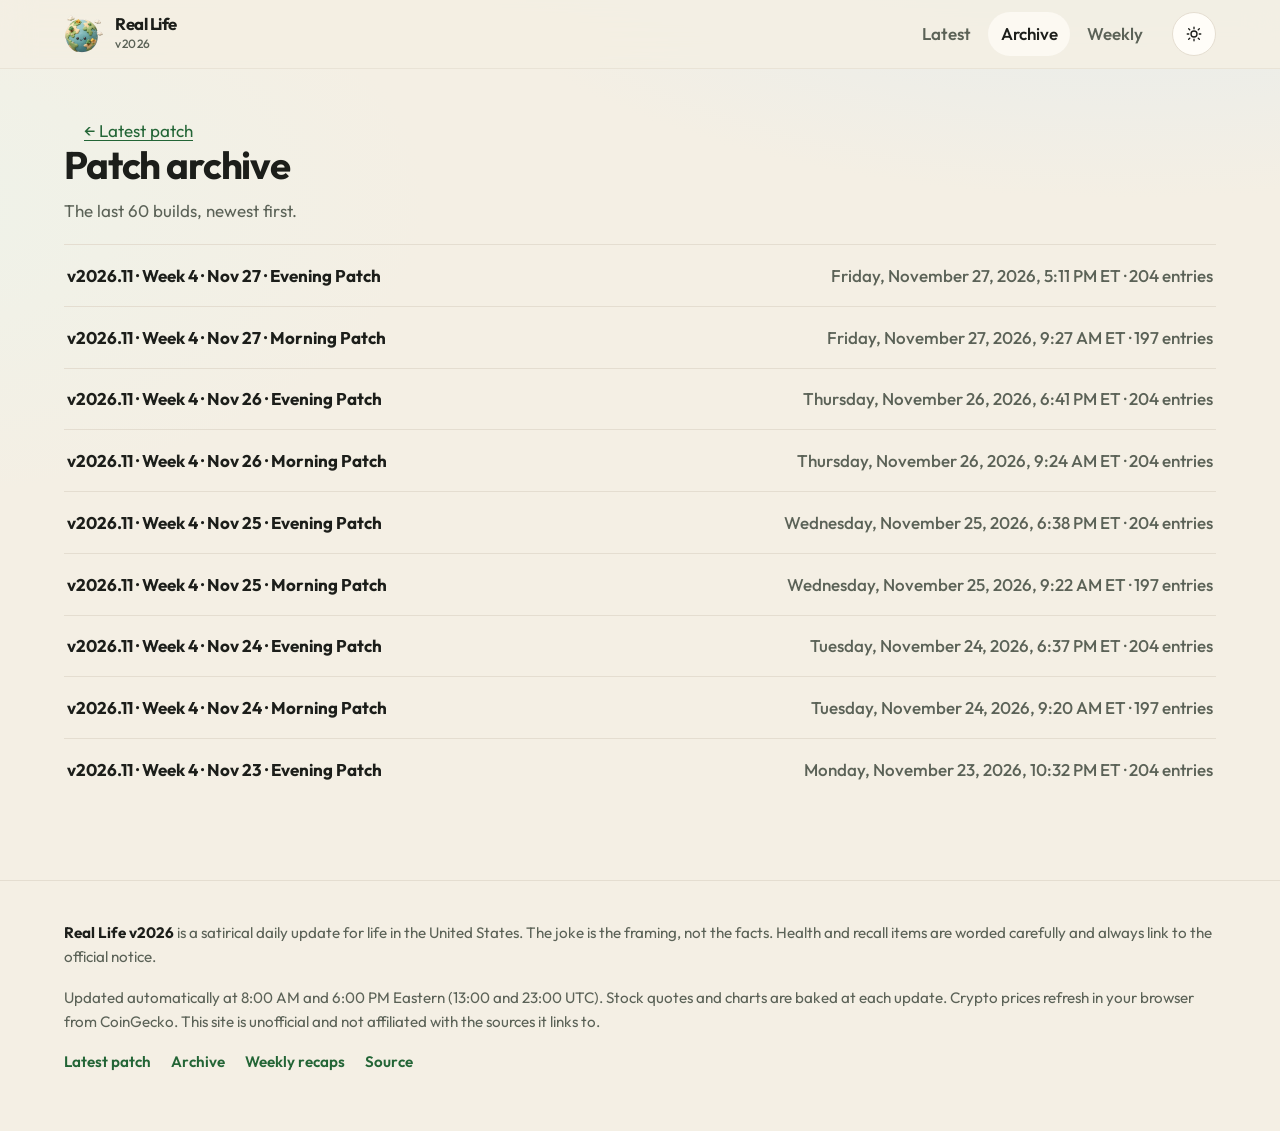
==== commit 61222746: "chore: refresh patch notes 2026-11-27T22:13Z" ====
--- a/site/archive/index.html
+++ b/site/archive/index.html
@@ -62,7 +62,7 @@
       <h1>Patch archive</h1>
       <p class="intro">The last 60 builds, newest first.</p>
     </section>
-    <ol class="archive-list"><li><a href="2026-11-27-morning.html"><strong>v2026.11 · Week 4 · Nov 27 · Morning Patch</strong><span>Friday, November 27, 2026, 9:27 AM ET · 197 entries</span></a></li><li><a href="2026-11-26-evening.html"><strong>v2026.11 · Week 4 · Nov 26 · Evening Patch</strong><span>Thursday, November 26, 2026, 6:41 PM ET · 204 entries</span></a></li><li><a href="2026-11-26-morning.html"><strong>v2026.11 · Week 4 · Nov 26 · Morning Patch</strong><span>Thursday, November 26, 2026, 9:24 AM ET · 204 entries</span></a></li><li><a href="2026-11-25-evening.html"><strong>v2026.11 · Week 4 · Nov 25 · Evening Patch</strong><span>Wednesday, November 25, 2026, 6:38 PM ET · 204 entries</span></a></li><li><a href="2026-11-25-morning.html"><strong>v2026.11 · Week 4 · Nov 25 · Morning Patch</strong><span>Wednesday, November 25, 2026, 9:22 AM ET · 197 entries</span></a></li><li><a href="2026-11-24-evening.html"><strong>v2026.11 · Week 4 · Nov 24 · Evening Patch</strong><span>Tuesday, November 24, 2026, 6:37 PM ET · 204 entries</span></a></li><li><a href="2026-11-24-morning.html"><strong>v2026.11 · Week 4 · Nov 24 · Morning Patch</strong><span>Tuesday, November 24, 2026, 9:20 AM ET · 197 entries</span></a></li><li><a href="2026-11-23-evening.html"><strong>v2026.11 · Week 4 · Nov 23 · Evening Patch</strong><span>Monday, November 23, 2026, 10:32 PM ET · 204 entries</span></a></li></ol>
+    <ol class="archive-list"><li><a href="2026-11-27-evening.html"><strong>v2026.11 · Week 4 · Nov 27 · Evening Patch</strong><span>Friday, November 27, 2026, 5:11 PM ET · 204 entries</span></a></li><li><a href="2026-11-27-morning.html"><strong>v2026.11 · Week 4 · Nov 27 · Morning Patch</strong><span>Friday, November 27, 2026, 9:27 AM ET · 197 entries</span></a></li><li><a href="2026-11-26-evening.html"><strong>v2026.11 · Week 4 · Nov 26 · Evening Patch</strong><span>Thursday, November 26, 2026, 6:41 PM ET · 204 entries</span></a></li><li><a href="2026-11-26-morning.html"><strong>v2026.11 · Week 4 · Nov 26 · Morning Patch</strong><span>Thursday, November 26, 2026, 9:24 AM ET · 204 entries</span></a></li><li><a href="2026-11-25-evening.html"><strong>v2026.11 · Week 4 · Nov 25 · Evening Patch</strong><span>Wednesday, November 25, 2026, 6:38 PM ET · 204 entries</span></a></li><li><a href="2026-11-25-morning.html"><strong>v2026.11 · Week 4 · Nov 25 · Morning Patch</strong><span>Wednesday, November 25, 2026, 9:22 AM ET · 197 entries</span></a></li><li><a href="2026-11-24-evening.html"><strong>v2026.11 · Week 4 · Nov 24 · Evening Patch</strong><span>Tuesday, November 24, 2026, 6:37 PM ET · 204 entries</span></a></li><li><a href="2026-11-24-morning.html"><strong>v2026.11 · Week 4 · Nov 24 · Morning Patch</strong><span>Tuesday, November 24, 2026, 9:20 AM ET · 197 entries</span></a></li><li><a href="2026-11-23-evening.html"><strong>v2026.11 · Week 4 · Nov 23 · Evening Patch</strong><span>Monday, November 23, 2026, 10:32 PM ET · 204 entries</span></a></li></ol>
   </main>
 
   <footer class="site-foot">
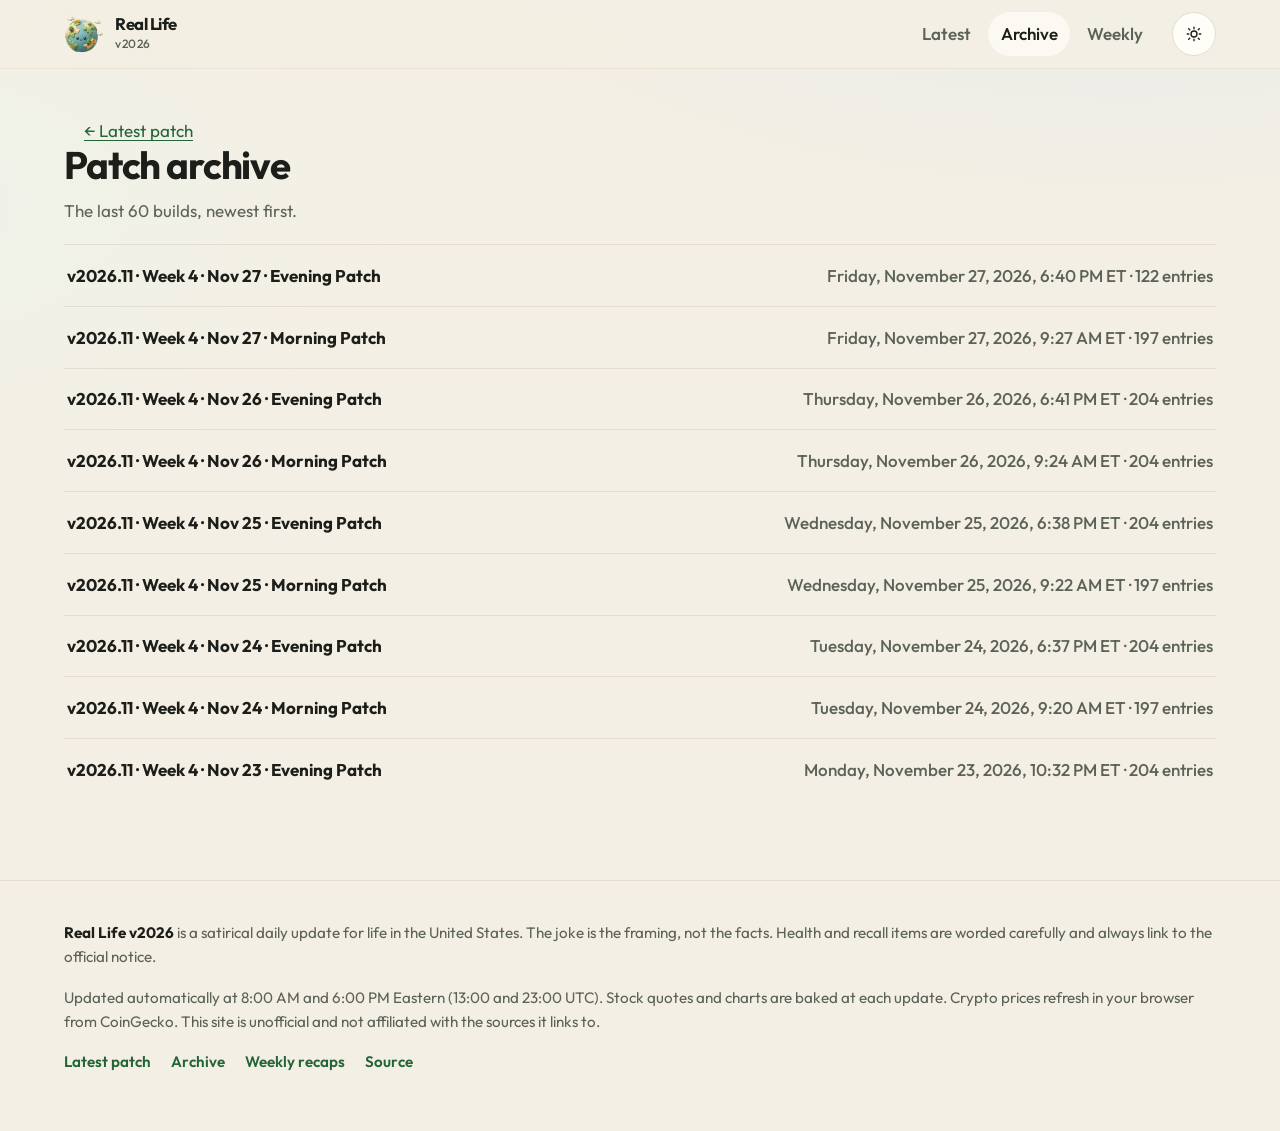
==== commit da880e88: "chore: refresh patch notes 2026-11-27T23:49Z" ====
--- a/site/archive/index.html
+++ b/site/archive/index.html
@@ -62,7 +62,7 @@
       <h1>Patch archive</h1>
       <p class="intro">The last 60 builds, newest first.</p>
     </section>
-    <ol class="archive-list"><li><a href="2026-11-27-evening.html"><strong>v2026.11 · Week 4 · Nov 27 · Evening Patch</strong><span>Friday, November 27, 2026, 5:11 PM ET · 204 entries</span></a></li><li><a href="2026-11-27-morning.html"><strong>v2026.11 · Week 4 · Nov 27 · Morning Patch</strong><span>Friday, November 27, 2026, 9:27 AM ET · 197 entries</span></a></li><li><a href="2026-11-26-evening.html"><strong>v2026.11 · Week 4 · Nov 26 · Evening Patch</strong><span>Thursday, November 26, 2026, 6:41 PM ET · 204 entries</span></a></li><li><a href="2026-11-26-morning.html"><strong>v2026.11 · Week 4 · Nov 26 · Morning Patch</strong><span>Thursday, November 26, 2026, 9:24 AM ET · 204 entries</span></a></li><li><a href="2026-11-25-evening.html"><strong>v2026.11 · Week 4 · Nov 25 · Evening Patch</strong><span>Wednesday, November 25, 2026, 6:38 PM ET · 204 entries</span></a></li><li><a href="2026-11-25-morning.html"><strong>v2026.11 · Week 4 · Nov 25 · Morning Patch</strong><span>Wednesday, November 25, 2026, 9:22 AM ET · 197 entries</span></a></li><li><a href="2026-11-24-evening.html"><strong>v2026.11 · Week 4 · Nov 24 · Evening Patch</strong><span>Tuesday, November 24, 2026, 6:37 PM ET · 204 entries</span></a></li><li><a href="2026-11-24-morning.html"><strong>v2026.11 · Week 4 · Nov 24 · Morning Patch</strong><span>Tuesday, November 24, 2026, 9:20 AM ET · 197 entries</span></a></li><li><a href="2026-11-23-evening.html"><strong>v2026.11 · Week 4 · Nov 23 · Evening Patch</strong><span>Monday, November 23, 2026, 10:32 PM ET · 204 entries</span></a></li></ol>
+    <ol class="archive-list"><li><a href="2026-11-27-evening.html"><strong>v2026.11 · Week 4 · Nov 27 · Evening Patch</strong><span>Friday, November 27, 2026, 6:40 PM ET · 122 entries</span></a></li><li><a href="2026-11-27-morning.html"><strong>v2026.11 · Week 4 · Nov 27 · Morning Patch</strong><span>Friday, November 27, 2026, 9:27 AM ET · 197 entries</span></a></li><li><a href="2026-11-26-evening.html"><strong>v2026.11 · Week 4 · Nov 26 · Evening Patch</strong><span>Thursday, November 26, 2026, 6:41 PM ET · 204 entries</span></a></li><li><a href="2026-11-26-morning.html"><strong>v2026.11 · Week 4 · Nov 26 · Morning Patch</strong><span>Thursday, November 26, 2026, 9:24 AM ET · 204 entries</span></a></li><li><a href="2026-11-25-evening.html"><strong>v2026.11 · Week 4 · Nov 25 · Evening Patch</strong><span>Wednesday, November 25, 2026, 6:38 PM ET · 204 entries</span></a></li><li><a href="2026-11-25-morning.html"><strong>v2026.11 · Week 4 · Nov 25 · Morning Patch</strong><span>Wednesday, November 25, 2026, 9:22 AM ET · 197 entries</span></a></li><li><a href="2026-11-24-evening.html"><strong>v2026.11 · Week 4 · Nov 24 · Evening Patch</strong><span>Tuesday, November 24, 2026, 6:37 PM ET · 204 entries</span></a></li><li><a href="2026-11-24-morning.html"><strong>v2026.11 · Week 4 · Nov 24 · Morning Patch</strong><span>Tuesday, November 24, 2026, 9:20 AM ET · 197 entries</span></a></li><li><a href="2026-11-23-evening.html"><strong>v2026.11 · Week 4 · Nov 23 · Evening Patch</strong><span>Monday, November 23, 2026, 10:32 PM ET · 204 entries</span></a></li></ol>
   </main>
 
   <footer class="site-foot">
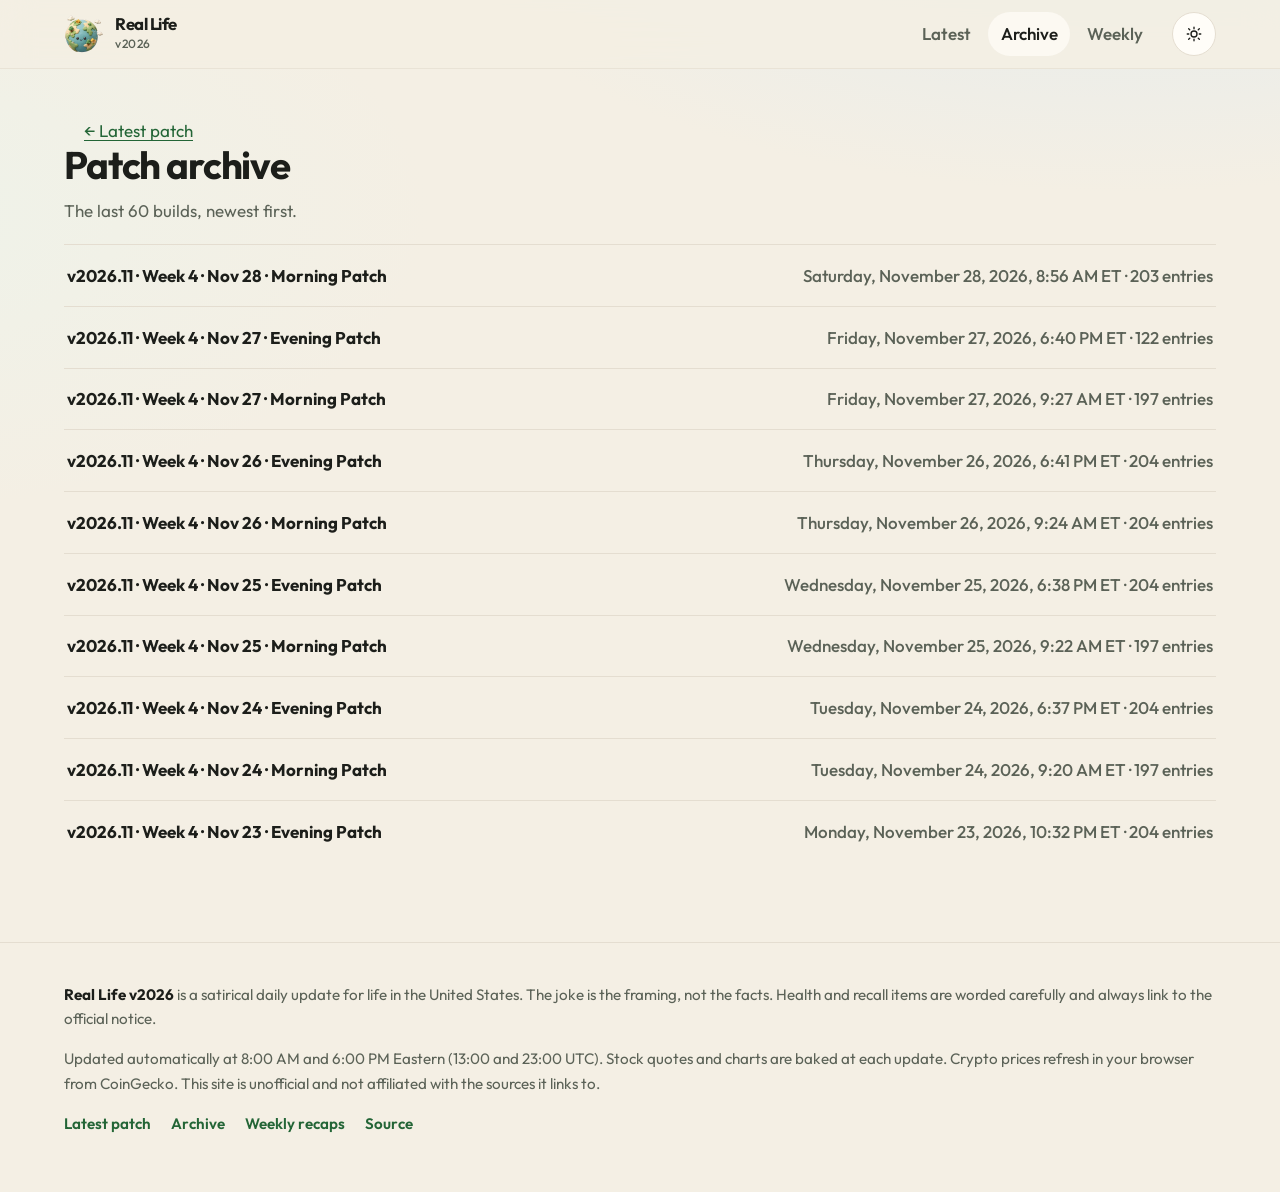
==== commit 99adc64d: "chore: refresh patch notes 2026-11-28T13:57Z" ====
--- a/site/archive/index.html
+++ b/site/archive/index.html
@@ -62,7 +62,7 @@
       <h1>Patch archive</h1>
       <p class="intro">The last 60 builds, newest first.</p>
     </section>
-    <ol class="archive-list"><li><a href="2026-11-27-evening.html"><strong>v2026.11 · Week 4 · Nov 27 · Evening Patch</strong><span>Friday, November 27, 2026, 6:40 PM ET · 122 entries</span></a></li><li><a href="2026-11-27-morning.html"><strong>v2026.11 · Week 4 · Nov 27 · Morning Patch</strong><span>Friday, November 27, 2026, 9:27 AM ET · 197 entries</span></a></li><li><a href="2026-11-26-evening.html"><strong>v2026.11 · Week 4 · Nov 26 · Evening Patch</strong><span>Thursday, November 26, 2026, 6:41 PM ET · 204 entries</span></a></li><li><a href="2026-11-26-morning.html"><strong>v2026.11 · Week 4 · Nov 26 · Morning Patch</strong><span>Thursday, November 26, 2026, 9:24 AM ET · 204 entries</span></a></li><li><a href="2026-11-25-evening.html"><strong>v2026.11 · Week 4 · Nov 25 · Evening Patch</strong><span>Wednesday, November 25, 2026, 6:38 PM ET · 204 entries</span></a></li><li><a href="2026-11-25-morning.html"><strong>v2026.11 · Week 4 · Nov 25 · Morning Patch</strong><span>Wednesday, November 25, 2026, 9:22 AM ET · 197 entries</span></a></li><li><a href="2026-11-24-evening.html"><strong>v2026.11 · Week 4 · Nov 24 · Evening Patch</strong><span>Tuesday, November 24, 2026, 6:37 PM ET · 204 entries</span></a></li><li><a href="2026-11-24-morning.html"><strong>v2026.11 · Week 4 · Nov 24 · Morning Patch</strong><span>Tuesday, November 24, 2026, 9:20 AM ET · 197 entries</span></a></li><li><a href="2026-11-23-evening.html"><strong>v2026.11 · Week 4 · Nov 23 · Evening Patch</strong><span>Monday, November 23, 2026, 10:32 PM ET · 204 entries</span></a></li></ol>
+    <ol class="archive-list"><li><a href="2026-11-28-morning.html"><strong>v2026.11 · Week 4 · Nov 28 · Morning Patch</strong><span>Saturday, November 28, 2026, 8:56 AM ET · 203 entries</span></a></li><li><a href="2026-11-27-evening.html"><strong>v2026.11 · Week 4 · Nov 27 · Evening Patch</strong><span>Friday, November 27, 2026, 6:40 PM ET · 122 entries</span></a></li><li><a href="2026-11-27-morning.html"><strong>v2026.11 · Week 4 · Nov 27 · Morning Patch</strong><span>Friday, November 27, 2026, 9:27 AM ET · 197 entries</span></a></li><li><a href="2026-11-26-evening.html"><strong>v2026.11 · Week 4 · Nov 26 · Evening Patch</strong><span>Thursday, November 26, 2026, 6:41 PM ET · 204 entries</span></a></li><li><a href="2026-11-26-morning.html"><strong>v2026.11 · Week 4 · Nov 26 · Morning Patch</strong><span>Thursday, November 26, 2026, 9:24 AM ET · 204 entries</span></a></li><li><a href="2026-11-25-evening.html"><strong>v2026.11 · Week 4 · Nov 25 · Evening Patch</strong><span>Wednesday, November 25, 2026, 6:38 PM ET · 204 entries</span></a></li><li><a href="2026-11-25-morning.html"><strong>v2026.11 · Week 4 · Nov 25 · Morning Patch</strong><span>Wednesday, November 25, 2026, 9:22 AM ET · 197 entries</span></a></li><li><a href="2026-11-24-evening.html"><strong>v2026.11 · Week 4 · Nov 24 · Evening Patch</strong><span>Tuesday, November 24, 2026, 6:37 PM ET · 204 entries</span></a></li><li><a href="2026-11-24-morning.html"><strong>v2026.11 · Week 4 · Nov 24 · Morning Patch</strong><span>Tuesday, November 24, 2026, 9:20 AM ET · 197 entries</span></a></li><li><a href="2026-11-23-evening.html"><strong>v2026.11 · Week 4 · Nov 23 · Evening Patch</strong><span>Monday, November 23, 2026, 10:32 PM ET · 204 entries</span></a></li></ol>
   </main>
 
   <footer class="site-foot">
